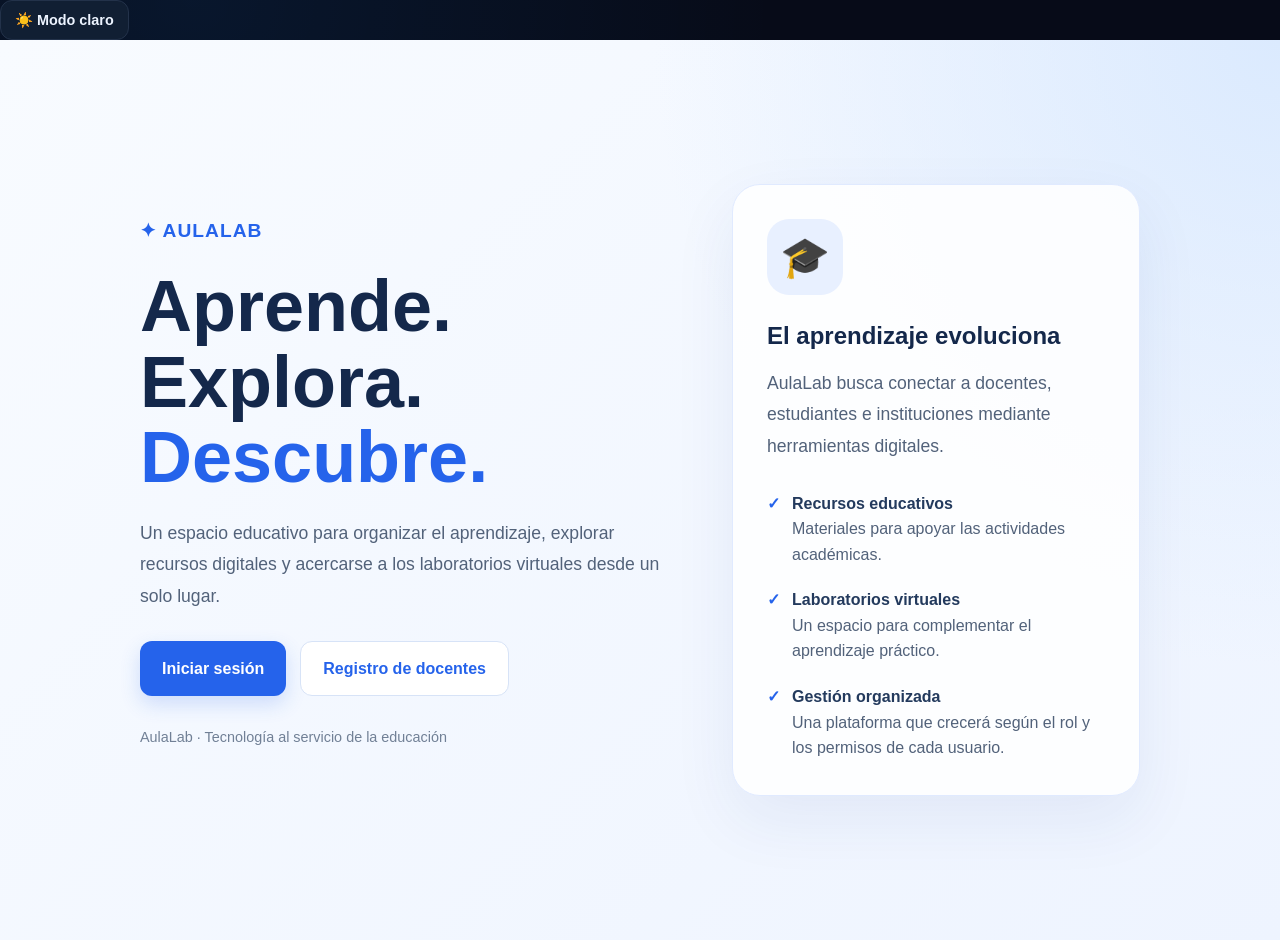
==== AulaLab/frontend/index.html @ 5adf9a64 "Add files via upload" ====
<!DOCTYPE html>
<html lang="es">
<head>
    <meta charset="UTF-8">
    <meta name="viewport" content="width=device-width, initial-scale=1.0">
    <meta name="description" content="AulaLab: plataforma educativa con recursos digitales y laboratorios virtuales.">
    <title>AulaLab | Aprende, explora y crece</title>
    <link rel="stylesheet" href="css/estilos.css">
  <link rel="stylesheet" href="css/tema-aulalab.css">
    <style>
        .portada {
            min-height: 100vh;
            padding: 28px;
            display: flex;
            align-items: center;
            justify-content: center;
            background:
                radial-gradient(circle at top right, #dbeafe, transparent 40%),
                linear-gradient(135deg, #f8fbff, #eef4ff);
        }

        .portada-contenido {
            width: 100%;
            max-width: 1000px;
            display: grid;
            grid-template-columns: 1.15fr 0.85fr;
            gap: 40px;
            align-items: center;
        }

        .marca {
            color: #2563eb;
            font-size: 1.2rem;
            font-weight: 800;
            letter-spacing: 1px;
        }

        .portada h1 {
            color: #14284b;
            font-size: clamp(2.5rem, 6vw, 4.5rem);
            line-height: 1.05;
            margin: 22px 0;
        }

        .portada h1 span {
            color: #2563eb;
        }

        .descripcion {
            color: #52627a;
            font-size: 1.1rem;
            line-height: 1.8;
            max-width: 520px;
        }

        .acciones {
            display: flex;
            flex-wrap: wrap;
            gap: 14px;
            margin-top: 28px;
        }

        .enlace-boton {
            display: inline-flex;
            justify-content: center;
            align-items: center;
            padding: 14px 22px;
            border-radius: 12px;
            text-decoration: none;
            font-weight: 700;
            transition: transform .2s, box-shadow .2s;
        }

        .enlace-boton:hover {
            transform: translateY(-2px);
        }

        .principal {
            background: #2563eb;
            color: white;
            box-shadow: 0 8px 20px #2563eb30;
        }

        .secundario {
            background: white;
            color: #2563eb;
            border: 1px solid #d7e3f7;
        }

        .tarjeta-portada {
            background: rgba(255, 255, 255, .88);
            border: 1px solid #e0eaff;
            border-radius: 28px;
            padding: 34px;
            box-shadow: 0 24px 65px #1e3a8a12;
        }

        .icono-portada {
            width: 76px;
            height: 76px;
            display: grid;
            place-items: center;
            border-radius: 22px;
            background: #e8f0ff;
            font-size: 2.5rem;
            margin-bottom: 22px;
        }

        .tarjeta-portada h2 {
            color: #14284b;
            margin-bottom: 12px;
        }

        .caracteristica {
            display: flex;
            align-items: flex-start;
            gap: 12px;
            margin-top: 20px;
            color: #52627a;
            line-height: 1.6;
        }

        .caracteristica strong {
            display: block;
            color: #233a5d;
        }

        .check {
            color: #2563eb;
            font-weight: 800;
        }

        .pie {
            color: #718096;
            font-size: .9rem;
            margin-top: 30px;
        }

        @media (max-width: 760px) {
            .portada {
                padding: 22px 16px;
            }

            .portada-contenido {
                grid-template-columns: 1fr;
                gap: 30px;
            }

            .tarjeta-portada {
                padding: 26px;
            }
        }
    </style>
</head>
<body>
    <button class="boton-tema" type="button" data-cambiar-tema aria-label="Cambiar a modo claro">☀️ Modo claro</button>
    <main class="portada">
        <div class="portada-contenido">
            <section>
                <div class="marca">✦ AULALAB</div>

                <h1>
                    Aprende.<br>
                    Explora.<br>
                    <span>Descubre.</span>
                </h1>

                <p class="descripcion">
                    Un espacio educativo para organizar el aprendizaje,
                    explorar recursos digitales y acercarse a los
                    laboratorios virtuales desde un solo lugar.
                </p>

                <div class="acciones">
                    <a class="enlace-boton principal" href="login.html">
                        Iniciar sesión
                    </a>

                    <a class="enlace-boton secundario" href="registro.html">
                        Registro de docentes
                    </a>
                </div>

                <p class="pie">
                    AulaLab · Tecnología al servicio de la educación
                </p>
            </section>

            <aside class="tarjeta-portada">
                <div class="icono-portada">🎓</div>

                <h2>El aprendizaje evoluciona</h2>

                <p class="descripcion">
                    AulaLab busca conectar a docentes, estudiantes
                    e instituciones mediante herramientas digitales.
                </p>

                <div class="caracteristica">
                    <span class="check">✓</span>
                    <div>
                        <strong>Recursos educativos</strong>
                        Materiales para apoyar las actividades académicas.
                    </div>
                </div>

                <div class="caracteristica">
                    <span class="check">✓</span>
                    <div>
                        <strong>Laboratorios virtuales</strong>
                        Un espacio para complementar el aprendizaje práctico.
                    </div>
                </div>

                <div class="caracteristica">
                    <span class="check">✓</span>
                    <div>
                        <strong>Gestión organizada</strong>
                        Una plataforma que crecerá según el rol y los permisos
                        de cada usuario.
                    </div>
                </div>
            </aside>
        </div>
    </main>
    <script src="js/tema-aulalab.js" defer></script>
</body>
</html>
---- AulaLab/frontend/css/estilos.css ----
:root {
    --azul: #2563eb;
    --azul-oscuro: #173b8f;
    --fondo: #f3f6fc;
    --texto: #172033;
    --muted: #68758a;
    --borde: #e1e7f0;
    --blanco: #ffffff;
    --radio: 18px;
}

* {
    box-sizing: border-box;
}

body {
    margin: 0;
    font-family: Inter, "Segoe UI", Arial, sans-serif;
    color: var(--texto);
    background: var(--fondo);
}

button,
input {
    font: inherit;
}

button,
a {
    -webkit-tap-highlight-color: transparent;
}

a {
    color: var(--azul);
    text-decoration: none;
}

a:hover {
    text-decoration: underline;
}

button:focus-visible,
input:focus-visible,
a:focus-visible {
    outline: 3px solid #93c5fd;
    outline-offset: 3px;
}

.contenedor-auth {
    min-height: 100vh;
    display: grid;
    grid-template-columns: minmax(0, 1fr) minmax(360px, 0.9fr);
}

.panel-presentacion {
    padding: 48px;
    display: flex;
    flex-direction: column;
    justify-content: space-between;
    color: white;
    background:
        radial-gradient(circle at 85% 15%, #4f8cff 0, transparent 35%),
        linear-gradient(145deg, #102b68, #2563eb 70%, #5685f6);
}

.marca {
    display: inline-flex;
    align-items: center;
    gap: 12px;
    font-size: 25px;
    font-weight: 800;
    letter-spacing: -1px;
}

.marca-icono {
    width: 44px;
    height: 44px;
    display: grid;
    place-items: center;
    border-radius: 14px;
    background: rgba(255, 255, 255, 0.17);
    font-size: 23px;
}

.presentacion-texto {
    max-width: 540px;
    margin: 50px auto;
}

.presentacion-texto h1 {
    margin: 0 0 20px;
    font-size: clamp(34px, 4vw, 56px);
    line-height: 1.1;
    letter-spacing: -1.8px;
}

.presentacion-texto p {
    color: #e0eaff;
    font-size: 17px;
    line-height: 1.8;
}

.presentacion-pie {
    color: #d7e4ff;
    font-size: 13px;
}

.panel-formulario {
    display: grid;
    place-items: center;
    padding: 36px 24px;
}

.formulario {
    width: 100%;
    max-width: 440px;
}

.formulario h2 {
    margin: 0 0 10px;
    font-size: 32px;
    letter-spacing: -1px;
}

.descripcion {
    margin: 0 0 28px;
    color: var(--muted);
    line-height: 1.6;
}

.campo {
    margin-bottom: 18px;
}

.campo label {
    display: block;
    margin-bottom: 8px;
    font-size: 14px;
    font-weight: 700;
}

.campo input {
    width: 100%;
    min-height: 48px;
    padding: 12px 14px;
    border: 1px solid var(--borde);
    border-radius: 11px;
    background: white;
    color: var(--texto);
    transition: border-color 0.2s, box-shadow 0.2s;
}

.campo input:focus {
    border-color: var(--azul);
    box-shadow: 0 0 0 3px #2563eb18;
    outline: none;
}

.boton-principal {
    width: 100%;
    min-height: 49px;
    border: 0;
    border-radius: 11px;
    background: var(--azul);
    color: white;
    font-weight: 700;
    cursor: pointer;
    transition: background 0.2s, transform 0.2s;
}

.boton-principal:hover {
    background: var(--azul-oscuro);
}

.boton-principal:disabled {
    opacity: 0.65;
    cursor: wait;
}

.mensaje {
    display: none;
    margin: 0 0 18px;
    padding: 12px 14px;
    border-radius: 10px;
    font-size: 14px;
    line-height: 1.5;
}

.mensaje.visible {
    display: block;
}

.mensaje.error {
    color: #991b1b;
    background: #fee2e2;
}

.mensaje.exito {
    color: #166534;
    background: #dcfce7;
}

.enlace-formulario {
    margin-top: 22px;
    color: var(--muted);
    text-align: center;
    font-size: 14px;
    line-height: 1.8;
}

.nota-seguridad {
    margin-top: 22px;
    padding: 13px;
    border-radius: 10px;
    background: #edf4ff;
    color: #31528a;
    font-size: 13px;
    line-height: 1.6;
}

@media (max-width: 850px) {
    .contenedor-auth {
        grid-template-columns: 1fr;
    }

    .panel-presentacion {
        padding: 25px;
    }

    .presentacion-texto {
        margin: 35px 0 20px;
    }

    .presentacion-texto h1 {
        font-size: 36px;
    }

    .presentacion-texto p {
        font-size: 15px;
    }

    .presentacion-pie {
        display: none;
    }

    .panel-formulario {
        padding: 34px 22px;
    }
}
---- AulaLab/frontend/css/tema-aulalab.css ----
/* ==========================================
   AULALAB — FUTURISTIC DARK UI
   Tema visual: azul noche, azul eléctrico y cian
   No modifica la lógica ni los selectores JS.
   ========================================== */

:root {
    color-scheme: dark;

    --azul: #168bff;
    --azul-oscuro: #0866cc;
    --fondo: #070b18;
    --texto: #edf4ff;
    --muted: #9aaac3;
    --borde: #23324a;
    --blanco: #101a2b;
    --radio: 16px;

    --superficie: #0d1626;
    --superficie-elevada: #111f33;
    --cian: #55d9ff;
    --resplandor: 0 0 0 3px rgb(22 139 255 / 13%);
}

html {
    min-height: 100%;
    background: var(--fondo);
    scroll-behavior: smooth;
}

body {
    min-height: 100vh;
    color: var(--texto);
    background:
        radial-gradient(
            ellipse at 15% 0%,
            rgb(22 139 255 / 9%),
            transparent 38%
        ),
        radial-gradient(
            ellipse at 95% 100%,
            rgb(85 217 255 / 4%),
            transparent 35%
        ),
        var(--fondo);
    font-family: Inter, "Segoe UI", Arial, sans-serif;
    line-height: 1.6;
    -webkit-font-smoothing: antialiased;
}

::selection {
    color: #fff;
    background: #0866cc;
}

button,
input,
select,
textarea {
    font: inherit;
}

a {
    color: var(--cian);
    text-decoration: none;
    transition: color .2s ease;
}

a:hover {
    color: #a1eaff;
    text-decoration: none;
}

button,
a,
input,
select,
textarea {
    -webkit-tap-highlight-color: transparent;
}

button:focus-visible,
input:focus-visible,
select:focus-visible,
textarea:focus-visible,
a:focus-visible {
    outline: 2px solid var(--cian);
    outline-offset: 3px;
}

/* Identidad AulaLab */
.marca {
    color: var(--texto);
    gap: 12px;
    letter-spacing: -.8px;
}

.marca-icono {
    color: #fff;
    background: linear-gradient(145deg, #168bff, #0753a8);
    border: 1px solid rgb(85 217 255 / 28%);
    border-radius: 13px;
    box-shadow: 0 0 22px rgb(22 139 255 / 16%);
}

/* Formularios de acceso, registro y cuenta */
.contenedor-auth {
    background: transparent;
}

.panel-presentacion {
    position: relative;
    overflow: hidden;
    isolation: isolate;
    background:
        radial-gradient(
            circle at 85% 15%,
            rgb(22 139 255 / 18%),
            transparent 34%
        ),
        linear-gradient(145deg, #091426, #0c1d34 70%, #102745);
    border-right: 1px solid rgb(85 217 255 / 9%);
}

.panel-presentacion::after {
    position: absolute;
    z-index: -1;
    right: -110px;
    bottom: -160px;
    width: 340px;
    height: 340px;
    border: 1px solid rgb(85 217 255 / 10%);
    border-radius: 50%;
    box-shadow:
        0 0 0 35px rgb(85 217 255 / 2%),
        0 0 0 70px rgb(85 217 255 / 2%);
    content: "";
    pointer-events: none;
}

.presentacion-texto h1 {
    color: #f3f8ff;
    letter-spacing: -1.5px;
}

.presentacion-texto p {
    color: #b9cbe4;
}

.presentacion-pie {
    color: #8fa8c9;
}

.panel-formulario {
    background: transparent;
}

.formulario {
    color: var(--texto);
}

.formulario h2 {
    color: #f3f7ff;
}

.descripcion,
.enlace-formulario {
    color: var(--muted);
}

.campo label {
    color: #dbe7f8;
}

.campo input,
.campo select,
.campo textarea {
    width: 100%;
    color: var(--texto);
    background: #0a1423;
    border: 1px solid var(--borde);
    border-radius: 11px;
    transition:
        border-color .2s ease,
        box-shadow .2s ease,
        background .2s ease;
}

.campo input::placeholder,
.campo textarea::placeholder {
    color: #71839e;
}

.campo input:focus,
.campo select:focus,
.campo textarea:focus {
    color: #fff;
    background: #0d192b;
    border-color: var(--azul);
    box-shadow: var(--resplandor);
    outline: none;
}

.campo select option {
    color: var(--texto);
    background: var(--superficie);
}

.boton-principal {
    color: #fff;
    background: linear-gradient(100deg, #0879ee, #168bff);
    border: 1px solid rgb(85 217 255 / 20%);
    border-radius: 11px;
    box-shadow: 0 5px 18px rgb(22 139 255 / 12%);
    transition:
        background .2s ease,
        box-shadow .2s ease,
        transform .2s ease;
}

.boton-principal:hover {
    background: linear-gradient(100deg, #168bff, #25a9ff);
    box-shadow: 0 7px 24px rgb(22 139 255 / 23%);
    transform: translateY(-1px);
}

.boton-principal:active {
    transform: translateY(0);
}

.boton-principal:disabled {
    opacity: .6;
    box-shadow: none;
    transform: none;
    cursor: wait;
}

.nota-seguridad {
    color: #b9d9ff;
    background: rgb(22 139 255 / 8%);
    border: 1px solid rgb(22 139 255 / 17%);
    border-radius: 12px;
}

/* Mensajes: se conservan las clases usadas por JS */
.mensaje {
    border: 1px solid transparent;
    border-radius: 11px;
}

.mensaje.error {
    color: #ffc2c8;
    background: rgb(239 68 68 / 10%);
    border-color: rgb(239 68 68 / 25%);
}

.mensaje.exito {
    color: #a8f5d0;
    background: rgb(34 197 94 / 9%);
    border-color: rgb(34 197 94 / 22%);
}

.mensaje.info {
    color: #b9d9ff;
    background: rgb(22 139 255 / 9%);
    border-color: rgb(22 139 255 / 20%);
}

/* Paneles de administración */
.pagina-admin {
    color: var(--texto);
}

.barra-admin {
    position: relative;
    background: rgb(9 16 29 / 94%);
    border-bottom: 1px solid var(--borde);
    box-shadow: 0 8px 28px rgb(0 0 0 / 12%);
}

.barra-admin .marca {
    color: var(--texto);
}

.barra-admin nav {
    gap: 18px;
}

.barra-admin nav a {
    color: #b7c7df;
}

.barra-admin nav a:hover {
    color: var(--cian);
}

.admin-contenido {
    padding-bottom: 20px;
}

.encabezado-admin h1 {
    color: #f0f6ff;
    letter-spacing: -1.4px;
}

.encabezado-admin p,
.texto-ayuda {
    color: var(--muted);
}

.etiqueta {
    color: var(--cian);
    letter-spacing: 1.8px;
}

.tarjeta-admin,
.resumen-caja {
    color: var(--texto);
    background: linear-gradient(
        145deg,
        rgb(17 31 51 / 96%),
        rgb(12 23 39 / 98%)
    );
    border: 1px solid var(--borde);
    border-radius: var(--radio);
    box-shadow: 0 12px 32px rgb(0 0 0 / 12%);
    transition: border-color .2s ease, transform .2s ease;
}

.tarjeta-admin {
    padding: clamp(18px, 3vw, 30px);
}

.tarjeta-admin h2,
.item-solicitud h3 {
    color: #eaf3ff;
}

.resumen-caja {
    padding: 20px;
}

.resumen-caja span {
    color: var(--muted);
}

.resumen-caja strong {
    color: #f3f8ff;
    font-variant-numeric: tabular-nums;
}

.campo textarea,
.campo select {
    color: var(--texto);
    background: #0a1423;
    border-color: var(--borde);
}

.campo textarea:focus,
.campo select:focus {
    border-color: var(--azul);
    box-shadow: var(--resplandor);
}

.boton-secundario {
    color: #dceaff;
    background: #132238;
    border: 1px solid #2b405d;
    border-radius: 10px;
    transition:
        border-color .2s ease,
        background .2s ease,
        color .2s ease;
}

.boton-secundario:hover {
    color: var(--cian);
    background: #172b45;
    border-color: #2878bd;
}

.titulo-fila {
    gap: 16px;
}

.grupo-solicitudes {
    border-color: var(--borde);
}

.item-solicitud {
    background: rgb(7 14 26 / 45%);
    border: 1px solid #263852;
    border-radius: 13px;
    transition: border-color .2s ease, background .2s ease;
}

.item-solicitud:hover {
    background: rgb(16 32 52 / 70%);
    border-color: #345577;
}

.item-solicitud p,
.vacio {
    color: var(--muted);
}

.estado {
    background: #1c2a3e;
    color: #d5e2f4;
}

.estado-pending {
    background: rgb(245 158 11 / 12%);
    color: #ffd787;
    border: 1px solid rgb(245 158 11 / 20%);
}

.estado-approved {
    background: rgb(34 197 94 / 10%);
    color: #a8f5c4;
    border: 1px solid rgb(34 197 94 / 20%);
}

.estado-rejected {
    background: rgb(239 68 68 / 10%);
    color: #ffc2c8;
    border: 1px solid rgb(239 68 68 / 20%);
}

.acciones-solicitud button {
    transition: filter .2s ease, transform .2s ease;
}

.acciones-solicitud button:hover {
    filter: brightness(1.12);
    transform: translateY(-1px);
}

.boton-aprobar {
    color: #a8f5c4;
    background: rgb(34 197 94 / 13%);
    border: 1px solid rgb(34 197 94 / 25%) !important;
}

.boton-rechazar {
    color: #ffc2c8;
    background: rgb(239 68 68 / 12%);
    border: 1px solid rgb(239 68 68 / 25%) !important;
}

.resultado-solicitud {
    color: var(--texto);
}

/* Transiciones discretas y accesibilidad */
@media (prefers-reduced-motion: reduce) {
    *,
    *::before,
    *::after {
        scroll-behavior: auto !important;
        transition-duration: .01ms !important;
        animation-duration: .01ms !important;
    }
}

/* Adaptación a celulares */
@media (max-width: 850px) {
    .panel-presentacion {
        border-right: 0;
        border-bottom: 1px solid rgb(85 217 255 / 9%);
    }
}

@media (max-width: 760px) {
    .barra-admin {
        gap: 14px;
    }

    .barra-admin nav {
        gap: 12px;
    }

    .tarjeta-admin {
        padding: 18px;
    }
}

@media (max-width: 480px) {
    .barra-admin {
        padding: 16px;
    }

    .resumen-caja {
        padding: 14px;
    }

    .item-solicitud {
        padding: 14px;
    }

    .acciones-solicitud button {
        max-width: 100%;
    }
}

/* =====================================================
   AULALAB: SELECTOR DE TEMA Y MODO CLARO
   Se conservan los estilos originales del modo oscuro.
   ===================================================== */

.boton-tema,
[data-cambiar-tema] {
    display: inline-flex;
    align-items: center;
    justify-content: center;
    gap: 8px;
    min-height: 40px;
    padding: 9px 14px;
    border: 1px solid var(--borde, #23324a);
    border-radius: 12px;
    background: var(--superficie-elevada, #111f33);
    color: var(--texto, #edf4ff);
    font: inherit;
    font-size: 0.9rem;
    font-weight: 600;
    cursor: pointer;
    transition: background-color 0.2s ease, border-color 0.2s ease,
                color 0.2s ease, transform 0.2s ease;
}

.boton-tema:hover,
[data-cambiar-tema]:hover {
    border-color: var(--cian, #55d9ff);
    transform: translateY(-1px);
}

.boton-tema:focus-visible,
[data-cambiar-tema]:focus-visible {
    outline: 3px solid var(--azul, #168bff);
    outline-offset: 3px;
}

/* Variables para el modo claro */
:root[data-tema="claro"] {
    color-scheme: light;
    --azul: #0866cc;
    --azul-oscuro: #084b9b;
    --fondo: #f3f6fc;
    --texto: #172033;
    --muted: #5f6d82;
    --borde: #d8e1ef;
    --blanco: #ffffff;
    --superficie: #ffffff;
    --superficie-elevada: #edf3fb;
    --cian: #007eaa;
    --resplandor: 0 0 0 3px rgb(8 102 204 / 12%);
}

:root[data-tema="claro"] body {
    color: var(--texto);
    background: #f3f6fc;
}

/* Superficies principales */
:root[data-tema="claro"] .barra-admin,
:root[data-tema="claro"] .tarjeta-admin,
:root[data-tema="claro"] .resumen-caja,
:root[data-tema="claro"] .docente-header,
:root[data-tema="claro"] .docente-card,
:root[data-tema="claro"] .docente-panel,
:root[data-tema="claro"] .encabezado-estudiante,
:root[data-tema="claro"] .tarjeta-estudiante,
:root[data-tema="claro"] .tarjeta,
:root[data-tema="claro"] .card {
    color: var(--texto);
    background: #ffffff;
    border-color: var(--borde);
}

/* Menús y navegación */
:root[data-tema="claro"] .barra-lateral,
:root[data-tema="claro"] .docente-nav,
:root[data-tema="claro"] .menu-estudiante {
    color: var(--texto);
}

:root[data-tema="claro"] .barra-lateral {
    background: #ffffff;
    border-color: var(--borde);
}

:root[data-tema="claro"] .elemento-menu,
:root[data-tema="claro"] .docente-nav .nav-link {
    color: #42516a;
}

:root[data-tema="claro"] .elemento-menu:hover,
:root[data-tema="claro"] .elemento-menu.activo,
:root[data-tema="claro"] .docente-nav .nav-link:hover,
:root[data-tema="claro"] .docente-nav .nav-link.active {
    color: #075fc0;
    background: #eaf3ff;
}

/* Textos secundarios */
:root[data-tema="claro"] .muted,
:root[data-tema="claro"] .texto-secundario,
:root[data-tema="claro"] .docente-muted,
:root[data-tema="claro"] .etiqueta-menu,
:root[data-tema="claro"] .subtitulo {
    color: var(--muted);
}

/* Formularios */
:root[data-tema="claro"] input,
:root[data-tema="claro"] select,
:root[data-tema="claro"] textarea {
    color: #172033;
    background-color: #ffffff;
    border-color: #cbd6e5;
}

:root[data-tema="claro"] input::placeholder,
:root[data-tema="claro"] textarea::placeholder {
    color: #718096;
}

:root[data-tema="claro"] .boton-tema,
:root[data-tema="claro"] [data-cambiar-tema] {
    color: #172033;
    background: #ffffff;
    border-color: #d8e1ef;
}

/* Tablas y separadores */
:root[data-tema="claro"] table,
:root[data-tema="claro"] th,
:root[data-tema="claro"] td {
    border-color: var(--borde);
}

:root[data-tema="claro"] th {
    color: #263750;
    background: #edf3fb;
}

:root[data-tema="claro"] td {
    color: #344258;
}

/* Respeta las preferencias de movimiento */
@media (prefers-reduced-motion: reduce) {
    .boton-tema,
    [data-cambiar-tema] {
        transition: none;
    }
}

/* =====================================================
   AULALAB — ACABADO VISUAL UNIFICADO
   Capa adicional: conserva las reglas anteriores
===================================================== */

:root {
    --radio: 16px;
    --sombra-tarjeta: 0 12px 32px rgb(0 0 0 / 16%);
    --transicion-ui: 180ms ease;
}

html {
    scroll-behavior: smooth;
    scroll-padding-top: 88px;
}

body {
    text-rendering: optimizeLegibility;
    -webkit-font-smoothing: antialiased;
}

button,
input,
select,
textarea {
    font: inherit;
}

button,
a,
input,
select,
textarea {
    transition:
        background-color var(--transicion-ui),
        border-color var(--transicion-ui),
        color var(--transicion-ui),
        box-shadow var(--transicion-ui),
        transform var(--transicion-ui);
}

button,
a {
    -webkit-tap-highlight-color: transparent;
}

:where(a, button, input, select, textarea):focus-visible {
    outline: 3px solid var(--cian, #55d9ff);
    outline-offset: 3px;
}

:where(.tarjeta, .card, .tarjeta-admin, .docente-card,
       .docente-panel, .tarjeta-estudiante, .resumen-caja) {
    border-radius: var(--radio);
    box-shadow: var(--sombra-tarjeta);
}

:where(button, .boton, .enlace-boton, .boton-explorar,
       .boton-secundario, .boton-cerrar-sesion, .nav-logout) {
    border-radius: 12px;
    font-weight: 600;
}

:where(button, .boton, .enlace-boton, .boton-explorar,
       .boton-secundario, .boton-cerrar-sesion, .nav-logout):not(:disabled):hover {
    filter: brightness(1.06);
}

:where(button, .boton, .enlace-boton, .boton-explorar,
       .boton-secundario, .boton-cerrar-sesion, .nav-logout):not(:disabled):active {
    transform: scale(0.98);
}

:where(input, select, textarea) {
    max-width: 100%;
    border-radius: 10px;
}

:where(input, select, textarea):focus {
    box-shadow: 0 0 0 3px rgb(22 139 255 / 15%);
}

.boton-tema,
[data-cambiar-tema] {
    display: inline-flex;
    align-items: center;
    justify-content: center;
    gap: 8px;
    min-height: 40px;
    padding: 9px 14px;
    border: 1px solid var(--borde, #23324a);
    border-radius: 12px;
    cursor: pointer;
    font-weight: 600;
    line-height: 1.25;
}

:root[data-tema="claro"] {
    --sombra-tarjeta: 0 12px 30px rgb(32 61 105 / 9%);
}

:root[data-tema="claro"] body {
    color: #172033;
}

:root[data-tema="claro"] :where(
    .tarjeta, .card, .tarjeta-admin, .docente-card,
    .docente-panel, .tarjeta-estudiante, .resumen-caja
) {
    border-color: #e0e8f2;
}

:root[data-tema="claro"] :where(
    input, select, textarea
) {
    background-color: #fff;
    color: #172033;
}

@media (max-width: 768px) {
    .boton-tema,
    [data-cambiar-tema] {
        min-height: 40px;
        padding: 8px 10px;
        font-size: 0.9rem;
    }

    :where(.tarjeta, .card, .tarjeta-admin, .docente-card,
           .docente-panel, .tarjeta-estudiante, .resumen-caja) {
        border-radius: 14px;
    }
}

@media (prefers-reduced-motion: reduce) {
    html {
        scroll-behavior: auto;
    }

    *,
    *::before,
    *::after {
        scroll-behavior: auto !important;
        transition-duration: 0.01ms !important;
        animation-duration: 0.01ms !important;
        animation-iteration-count: 1 !important;
    }
}

/* =====================================================
   AULALAB — LOGIN Y REGISTRO
   Renovación visual sin modificar la lógica
===================================================== */

body:has(.contenedor-auth) {
    min-height: 100vh;
    background:
        radial-gradient(ellipse at 10% 10%, rgb(37 99 235 / 14%), transparent 42%),
        var(--fondo);
}

.contenedor-auth {
    min-height: 100vh;
    align-items: stretch;
}

.panel-presentacion {
    position: relative;
    isolation: isolate;
    overflow: hidden;
    background:
        radial-gradient(circle at 85% 18%, rgb(85 217 255 / 26%), transparent 32%),
        radial-gradient(circle at 10% 90%, rgb(105 92 255 / 28%), transparent 36%),
        linear-gradient(145deg, #09152f, #1245a5 62%, #167fe8);
}

.panel-presentacion::after {
    content: "";
    position: absolute;
    z-index: -1;
    width: 300px;
    height: 300px;
    right: -110px;
    bottom: -120px;
    border: 1px solid rgb(255 255 255 / 18%);
    border-radius: 50%;
    box-shadow:
        0 0 0 35px rgb(255 255 255 / 4%),
        0 0 0 75px rgb(255 255 255 / 3%);
    pointer-events: none;
}

.panel-presentacion .marca {
    align-self: flex-start;
    text-decoration: none;
}

.panel-presentacion .marca-icono {
    border: 1px solid rgb(255 255 255 / 20%);
    box-shadow: 0 8px 25px rgb(0 0 0 / 14%);
}

.presentacion-texto h1 {
    text-wrap: balance;
}

.presentacion-texto p {
    max-width: 48ch;
}

.panel-formulario {
    position: relative;
}

.panel-formulario .formulario {
    padding: clamp(24px, 4vw, 42px);
    border: 1px solid var(--borde);
    border-radius: 22px;
    background: var(--superficie, var(--blanco));
    box-shadow: var(--sombra-tarjeta, 0 18px 55px rgb(0 0 0 / 10%));
}

.formulario h2 {
    line-height: 1.2;
    text-wrap: balance;
}

.formulario .descripcion {
    margin-top: 10px;
}

.campo label {
    color: var(--texto);
}

.campo input {
    min-height: 50px;
    border-color: var(--borde);
    background: var(--superficie-elevada, var(--blanco));
    color: var(--texto);
}

.campo input:hover {
    border-color: var(--azul);
}

.campo input:focus {
    border-color: var(--azul);
    box-shadow: 0 0 0 4px rgb(37 99 235 / 14%);
}

.boton-principal {
    min-height: 51px;
    border-radius: 12px;
    background: linear-gradient(110deg, #1769e8, #168bff);
    box-shadow: 0 8px 20px rgb(22 105 232 / 22%);
}

.boton-principal:hover {
    background: linear-gradient(110deg, #1458c7, #0878df);
    box-shadow: 0 10px 24px rgb(22 105 232 / 30%);
}

.enlace-formulario a {
    font-weight: 700;
}

.nota-seguridad {
    border: 1px solid rgb(37 99 235 / 12%);
    border-radius: 12px;
}

:root[data-tema="claro"] body:has(.contenedor-auth) {
    background:
        radial-gradient(ellipse at 10% 10%, rgb(37 99 235 / 8%), transparent 42%),
        #f3f6fc;
}

:root[data-tema="claro"] .panel-formulario .formulario {
    background: #ffffff;
    border-color: #e0e8f3;
    box-shadow: 0 18px 55px rgb(31 57 94 / 9%);
}

:root[data-tema="claro"] .campo input {
    background: #ffffff;
    color: #172033;
}

:root[data-tema="claro"] .nota-seguridad {
    background: #edf4ff;
    color: #31528a;
}

:root[data-tema="oscuro"] .mensaje.error {
    color: #fecaca;
    background: #451a20;
}

:root[data-tema="oscuro"] .mensaje.exito {
    color: #bbf7d0;
    background: #123526;
}

@media (max-width: 850px) {
    .contenedor-auth {
        min-height: 100vh;
    }

    .panel-presentacion {
        min-height: 250px;
        padding: 26px;
    }

    .presentacion-texto {
        margin: 32px 0 10px;
    }

    .panel-formulario {
        padding: 24px 16px 32px;
    }

    .panel-formulario .formulario {
        max-width: 520px;
        padding: 26px 22px;
        border-radius: 18px;
    }
}

@media (max-width: 420px) {
    .presentacion-texto h1 {
        font-size: 30px;
    }

    .panel-formulario .formulario {
        padding: 22px 17px;
    }

    .formulario h2 {
        font-size: 27px;
    }
}
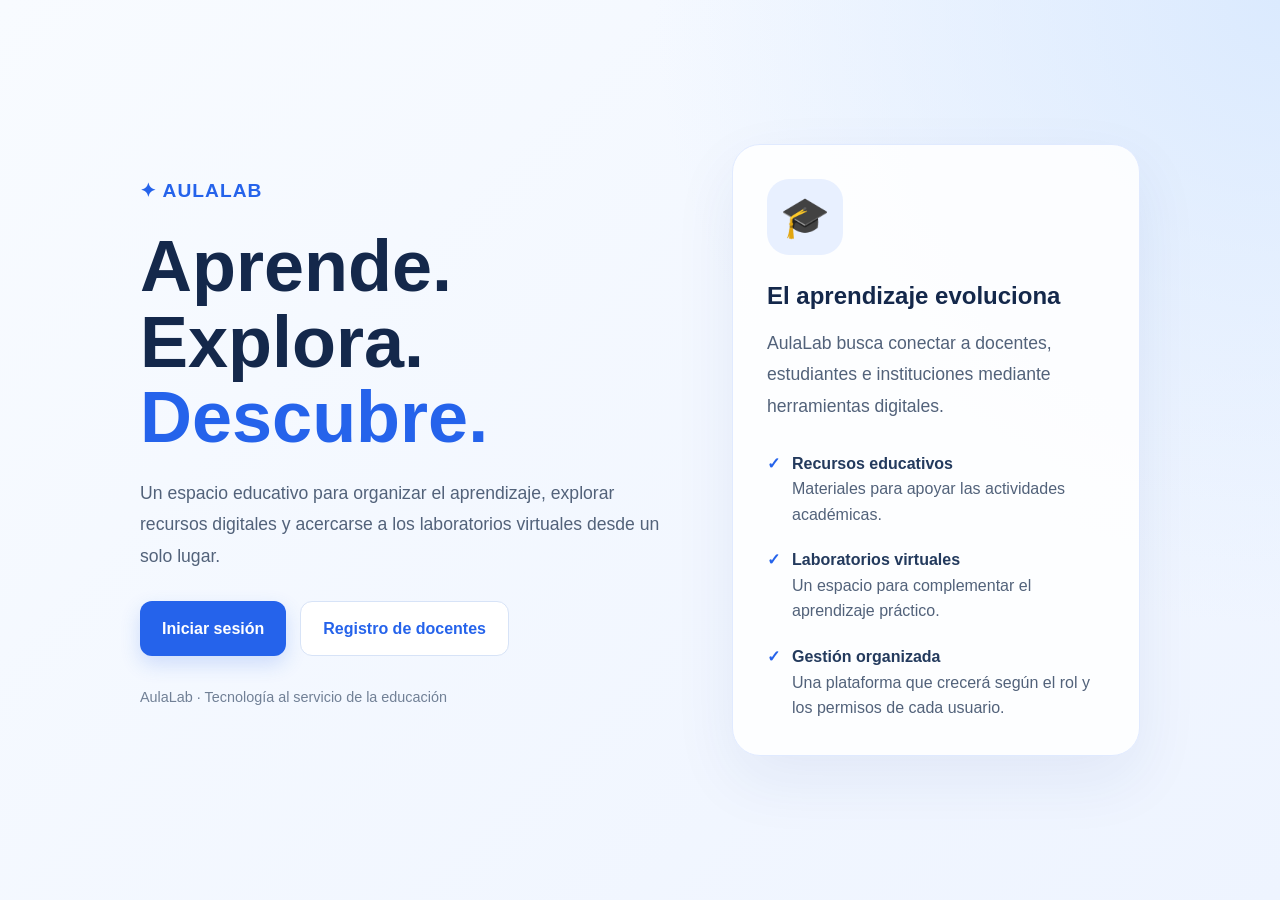
==== commit 8663ea7b: "Quitar selector de tema de la interfaz" ====
--- a/AulaLab/frontend/index.html
+++ b/AulaLab/frontend/index.html
@@ -153,7 +153,6 @@
     </style>
 </head>
 <body>
-    <button class="boton-tema" type="button" data-cambiar-tema aria-label="Cambiar a modo claro">☀️ Modo claro</button>
     <main class="portada">
         <div class="portada-contenido">
             <section>
